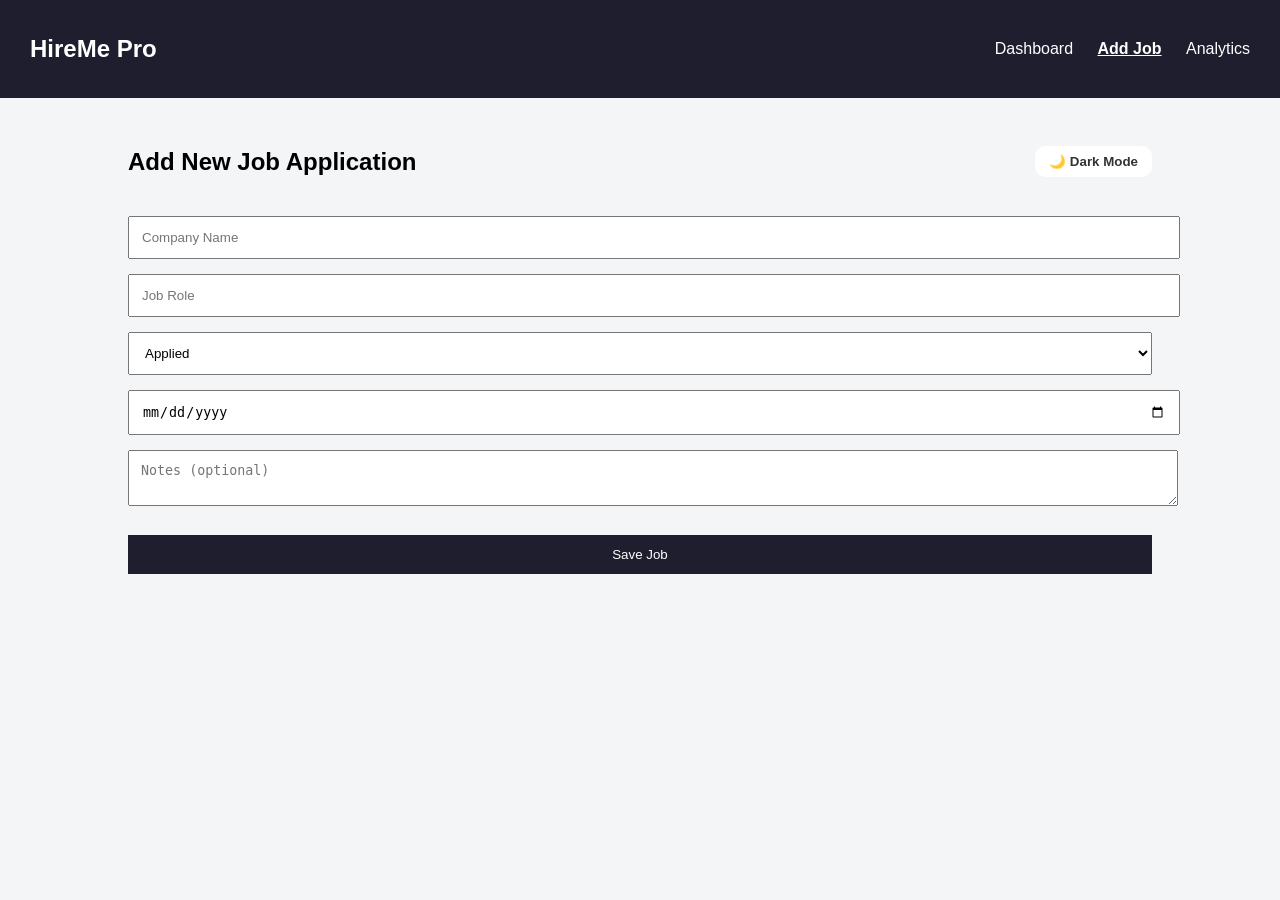
==== add-job.html @ 26f4c596 "Add files via upload" ====
<!DOCTYPE html>
<html lang="en">

<head>
    <meta charset="UTF-8">
    <meta name="viewport" content="width=device-width, initial-scale=1.0">
    <title>Add Job – HireMe Pro</title>
    <link rel="stylesheet" href="style.css">
    <link rel="icon" type="image/png" href="images/favicon.png">
</head>

<body class="light">

    <nav class="navbar">
        <h1>HireMe Pro</h1>
        <div class="nav-links">
            <a href="index.html">Dashboard</a>
            <a href="add-job.html" class="active">Add Job</a>
            <a href="analytics.html">Analytics</a>
        </div>
    </nav>

    <div class="container">
        <div class="top-bar">
            <h2>Add New Job Application</h2>
            <button id="theme-btn">🌙 Dark Mode</button>
        </div>

        <form id="jobForm">
            <input type="text" id="company" placeholder="Company Name" required>
            <input type="text" id="role" placeholder="Job Role" required>

            <select id="status">
                <option>Applied</option>
                <option>Interview Scheduled</option>
                <option>In Progress</option>
                <option>Selected</option>
                <option>Rejected</option>
            </select>

            <input type="date" id="date" required>
            <textarea id="notes" placeholder="Notes (optional)"></textarea>
            <button type="submit" class="btn">Save Job</button>
        </form>

    </div>

    <script src="app.js"></script>
</body>

</html>
---- style.css ----
body {
    margin: 0;
    font-family: Arial, sans-serif;
    background: #f4f5f7;
}

#theme-btn {
    border: none;
    padding: 8px 14px;
    border-radius: 10px;
    cursor: pointer;
    font-weight: 600;
    background: #fff;
    color: #333;
    transition: all 0.3s;
}

form input,
form select,
form textarea {
    width: 100%;
    padding: 12px;
    margin-bottom: 15px;
}

/* LIGHT MODE */
body.light {
    background: #f4f5f7;
    color: #000;
}

/* DARK MODE */
body.dark {
    background: #121212;
    color: #fff;
}

body.dark table {
    background: #1e1e1e;
    color: #fff;
}

body.dark th,
body.dark td {
    border-bottom: 1px solid #444;
}

body.dark input,
body.dark textarea,
body.dark select {
    background: #1e1e1e;
    color: #fff;
    border: 1px solid #555;
}

body.dark .navbar {
    background: #0d1117;
}

body.dark .search-box {
    background: #1e1e1e;
    color: white;
    border: 1px solid #444;
}

body.dark #theme-btn {
    background: #2c3944;
    color: #fff;
}

#theme-btn:hover {
    transform: scale(1.05);
}

.top-bar {
    display: flex;
    justify-content: space-between;
    align-items: center;
    margin-bottom: 20px;
}

.navbar {
    background: #1e1e2e;
    color: #fff;
    padding: 15px 30px;
    display: flex;
    justify-content: space-between;
    align-items: center;
}

.nav-links a {
    color: white;
    margin-left: 20px;
    text-decoration: none;
}

.nav-links a.active {
    font-weight: bold;
    text-decoration: underline;
}

.container {
    width: 80%;
    margin: auto;
    margin-top: 30px;
}

h2 {
    margin-bottom: 20px;
}

/* .search-box {
    width: 100%;
    padding: 10px;
    margin-bottom: 20px;
} */

.search-box {
    width: 98%;
    padding: 10px;
    margin-bottom: 20px;
    margin-left: 1%;
}


table {
    width: 100%;
    border-collapse: collapse;
    background: #fff;
}

table th,
table td {
    padding: 12px;
    border-bottom: 1px solid #ccc;
}

.status {
    padding: 5px 10px;
    border-radius: 6px;
    color: white;
}

.btn {
    background: #1e1e2e;
    padding: 12px;
    border: none;
    color: white;
    margin-top: 10px;
    cursor: pointer;
    width: 100%;
}       

.chart-box{
    width: 400px;
    height: 400px;
    margin: auto;
}
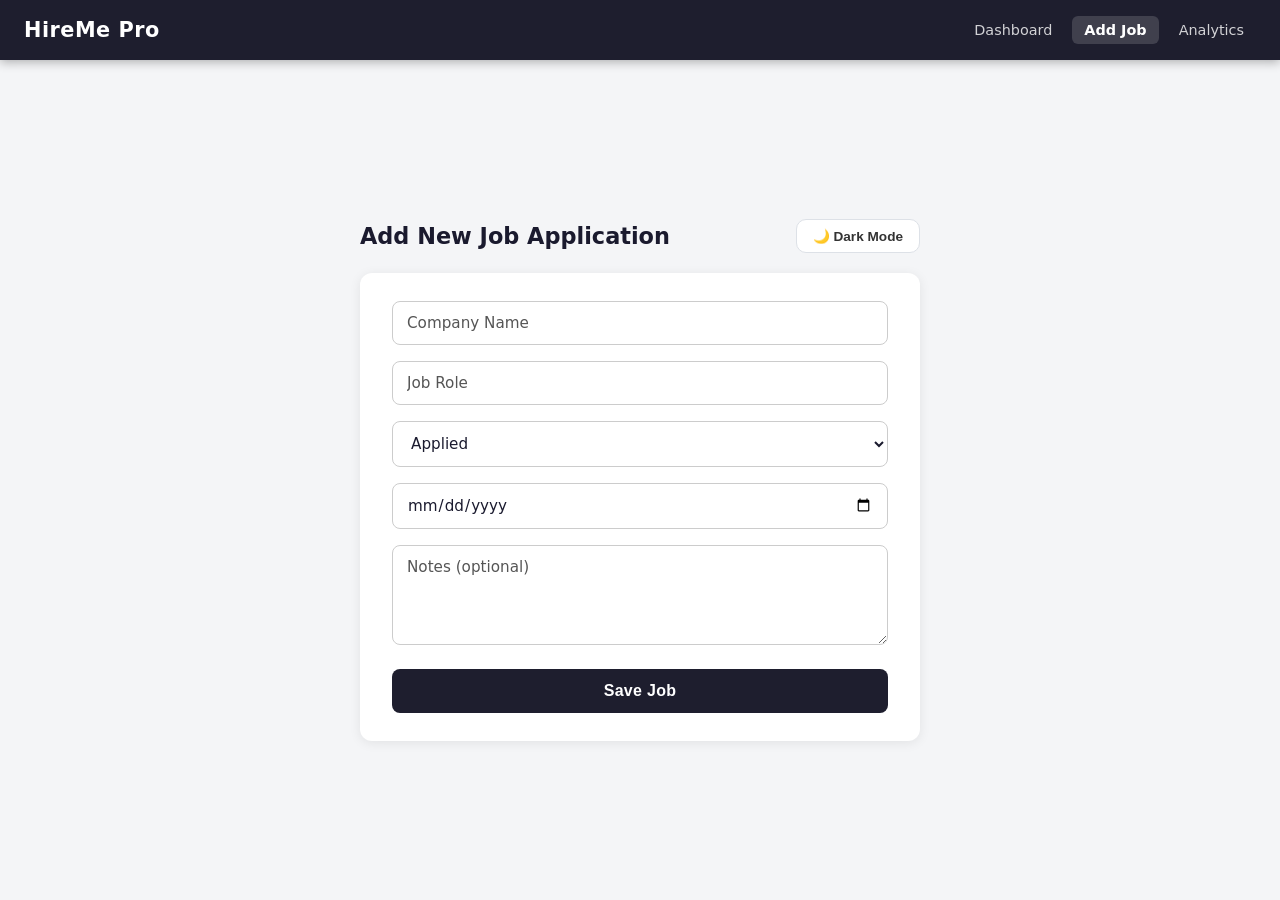
==== commit 4007e834: "Add files via upload updated file" ====
--- a/add-job.html
+++ b/add-job.html
@@ -1,3 +1,5 @@
+
+
 <!DOCTYPE html>
 <html lang="en">
 
@@ -20,10 +22,12 @@
         </div>
     </nav>
 
-    <div class="container">
-        <div class="top-bar">
+    <div class="add-job-wrapper">
+
+        <div class="add-job-header">
             <h2>Add New Job Application</h2>
-            <button id="theme-btn">🌙 Dark Mode</button>
+            <!-- <button class="toggle-btn">🌟 Light Mode</button> -->
+             <button id="theme-btn">🌙 Dark Mode</button>
         </div>
 
         <form id="jobForm">
--- a/style.css
+++ b/style.css
@@ -1,158 +1,458 @@
+
+
+/* CSS VARIABLES & RESET */
+*, *::before, *::after {
+    box-sizing: border-box;
+    margin: 0;
+    padding: 0;
+}
+
+:root {
+    --bg: #f4f5f7;
+    --surface: #ffffff;
+    --text: #1a1a2e;
+    --text-muted: #555;
+    --border: #dde1e7;
+    --navbar-bg: #1e1e2e;
+    --accent: #007bff;
+    --btn-bg: #1e1e2e;
+    --input-bg: #fff;
+    --input-border: #ccc;
+    --search-bg: #fff;
+    --theme-btn-bg: #fff;
+    --theme-btn-color: #333;
+    --shadow: 0 2px 12px rgba(0,0,0,0.08);
+}
+
+body.dark {
+    --bg: #121212;
+    --surface: #1e1e1e;
+    --text: #f0f0f0;
+    --text-muted: #aaa;
+    --border: #444;
+    --navbar-bg: #0d1117;
+    --input-bg: #2a2a2a;
+    --input-border: #555;
+    --search-bg: #1e1e1e;
+    --theme-btn-bg: #2c3944;
+    --theme-btn-color: #fff;
+    --shadow: 0 2px 12px rgba(0,0,0,0.4);
+}
+
+/* BASE */
+html, body {
+    height: 100%;
+}
+
 body {
-    margin: 0;
-    font-family: Arial, sans-serif;
-    background: #f4f5f7;
-}
-
-#theme-btn {
-    border: none;
-    padding: 8px 14px;
-    border-radius: 10px;
-    cursor: pointer;
+    font-family: 'Segoe UI', system-ui, -apple-system, sans-serif;
+    background: var(--bg);
+    color: var(--text);
+    transition: background 0.3s, color 0.3s;
+    min-height: 100vh;
+}
+
+/* NAVBAR */
+.navbar {
+    background: var(--navbar-bg);
+    color: #fff;
+    padding: 0 24px;
+    display: flex;
+    justify-content: space-between;
+    align-items: center;
+    height: 60px;
+    position: sticky;
+    top: 0;
+    z-index: 100;
+    box-shadow: 0 2px 10px rgba(0,0,0,0.3);
+}
+
+.navbar h1 {
+    font-size: 1.3rem;
+    font-weight: 700;
+    letter-spacing: 0.5px;
+    white-space: nowrap;
+}
+
+.nav-links {
+    display: flex;
+    gap: 8px;
+    align-items: center;
+}
+
+.nav-links a {
+    color: rgba(255,255,255,0.8);
+    text-decoration: none;
+    font-size: 0.9rem;
+    padding: 6px 12px;
+    border-radius: 6px;
+    transition: background 0.2s, color 0.2s;
+    white-space: nowrap;
+}
+
+.nav-links a:hover {
+    background: rgba(255,255,255,0.1);
+    color: #fff;
+}
+
+.nav-links a.active {
+    background: rgba(255,255,255,0.15);
+    color: #fff;
     font-weight: 600;
-    background: #fff;
-    color: #333;
-    transition: all 0.3s;
-}
-
-form input,
-form select,
-form textarea {
-    width: 100%;
-    padding: 12px;
-    margin-bottom: 15px;
-}
-
-/* LIGHT MODE */
-body.light {
-    background: #f4f5f7;
-    color: #000;
-}
-
-/* DARK MODE */
-body.dark {
-    background: #121212;
-    color: #fff;
-}
-
-body.dark table {
-    background: #1e1e1e;
-    color: #fff;
-}
-
-body.dark th,
-body.dark td {
-    border-bottom: 1px solid #444;
-}
-
-body.dark input,
-body.dark textarea,
-body.dark select {
-    background: #1e1e1e;
-    color: #fff;
-    border: 1px solid #555;
-}
-
-body.dark .navbar {
-    background: #0d1117;
-}
-
-body.dark .search-box {
-    background: #1e1e1e;
-    color: white;
-    border: 1px solid #444;
-}
-
-body.dark #theme-btn {
-    background: #2c3944;
-    color: #fff;
-}
-
-#theme-btn:hover {
-    transform: scale(1.05);
-}
-
+}
+
+/* CONTAINER (Dashboard) */
+.container {
+    width: 90%;
+    max-width: 1100px;
+    margin: 32px auto;
+    padding: 0 8px;
+}
+
+/* TOP BAR */
 .top-bar {
     display: flex;
     justify-content: space-between;
     align-items: center;
+    margin-bottom: 24px;
+    flex-wrap: wrap;
+    gap: 12px;
+}
+
+.top-bar h2 {
+    font-size: 1.5rem;
+    font-weight: 700;
+    margin: 0;
+}
+
+/* THEME BUTTON */
+#theme-btn {
+    border: 1.5px solid var(--border);
+    padding: 8px 16px;
+    border-radius: 10px;
+    cursor: pointer;
+    font-weight: 600;
+    font-size: 0.85rem;
+    background: var(--theme-btn-bg);
+    color: var(--theme-btn-color);
+    transition: all 0.3s;
+    white-space: nowrap;
+}
+
+#theme-btn:hover {
+    transform: scale(1.05);
+    box-shadow: 0 2px 8px rgba(0,0,0,0.15);
+}
+
+/* SEARCH BOX */
+.search-box {
+    width: 100%;
+    padding: 11px 16px;
     margin-bottom: 20px;
-}
-
-.navbar {
-    background: #1e1e2e;
-    color: #fff;
-    padding: 15px 30px;
+    border: 1.5px solid var(--input-border);
+    border-radius: 8px;
+    background: var(--search-bg);
+    color: var(--text);
+    font-size: 0.95rem;
+    transition: border 0.2s, box-shadow 0.2s;
+    outline: none;
+}
+
+.search-box:focus {
+    border-color: var(--accent);
+    box-shadow: 0 0 0 3px rgba(0,123,255,0.1);
+}
+
+.search-box::placeholder {
+    color: var(--text-muted);
+}
+
+/* TABLE */
+.table-wrapper {
+    width: 100%;
+    overflow-x: auto;
+    -webkit-overflow-scrolling: touch;
+    border-radius: 10px;
+    box-shadow: var(--shadow);
+}
+
+table {
+    width: 100%;
+    border-collapse: collapse;
+    background: var(--surface);
+    color: var(--text);
+}
+
+table th {
+    padding: 13px 16px;
+    text-align: left;
+    font-size: 0.85rem;
+    font-weight: 700;
+    text-transform: uppercase;
+    letter-spacing: 0.5px;
+    color: var(--text-muted);
+    border-bottom: 2px solid var(--border);
+    background: var(--surface);
+}
+
+table td {
+    padding: 13px 16px;
+    border-bottom: 1px solid var(--border);
+    font-size: 0.93rem;
+    vertical-align: middle;
+    color: var(--text);
+}
+
+table tbody tr:last-child td {
+    border-bottom: none;
+}
+
+table tbody tr:hover {
+    background: rgba(0,123,255,0.04);
+    transition: background 0.15s;
+}
+
+/* STATUS BADGE */
+.status {
+    display: inline-block;
+    padding: 4px 12px;
+    border-radius: 20px;
+    color: white;
+    font-size: 0.8rem;
+    font-weight: 600;
+    letter-spacing: 0.3px;
+    white-space: nowrap;
+}
+
+/* DELETE BUTTON */
+table td button {
+    padding: 5px 14px;
+    background: transparent;
+    border: 1.5px solid #f44336;
+    color: #f44336;
+    border-radius: 6px;
+    cursor: pointer;
+    font-size: 0.82rem;
+    font-weight: 600;
+    transition: all 0.2s;
+    white-space: nowrap;
+}
+
+table td button:hover {
+    background: #f44336;
+    color: white;
+}
+
+/* ADD JOB PAGE */
+.add-job-wrapper {
     display: flex;
+    flex-direction: column;
+    align-items: center;
+    justify-content: center;
+    height: calc(100vh - 60px);
+    padding: 32px 16px;
+    box-sizing: border-box;
+}
+
+.add-job-header {
+    display: flex;
+    align-items: center;
     justify-content: space-between;
-    align-items: center;
-}
-
-.nav-links a {
-    color: white;
-    margin-left: 20px;
-    text-decoration: none;
-}
-
-.nav-links a.active {
-    font-weight: bold;
-    text-decoration: underline;
-}
-
-.container {
-    width: 80%;
-    margin: auto;
-    margin-top: 30px;
-}
-
-h2 {
+    width: 100%;
+    max-width: 560px;
     margin-bottom: 20px;
 }
 
-/* .search-box {
-    width: 100%;
-    padding: 10px;
-    margin-bottom: 20px;
-} */
-
-.search-box {
-    width: 98%;
-    padding: 10px;
-    margin-bottom: 20px;
-    margin-left: 1%;
-}
-
-
-table {
-    width: 100%;
-    border-collapse: collapse;
-    background: #fff;
-}
-
-table th,
-table td {
-    padding: 12px;
-    border-bottom: 1px solid #ccc;
-}
-
-.status {
-    padding: 5px 10px;
-    border-radius: 6px;
-    color: white;
+.add-job-header h2 {
+    font-size: 1.4rem;
+    font-weight: 700;
+}
+
+form#jobForm {
+    background: var(--surface);
+    padding: 28px 32px;
+    border-radius: 12px;
+    box-shadow: var(--shadow);
+    width: 100%;
+    max-width: 560px;
+}
+
+form input,
+form select,
+form textarea {
+    width: 100%;
+    padding: 12px 14px;
+    margin-bottom: 16px;
+    border: 1.5px solid var(--input-border);
+    border-radius: 8px;
+    background: var(--input-bg);
+    color: var(--text);
+    font-size: 0.95rem;
+    font-family: inherit;
+    transition: border 0.2s, box-shadow 0.2s;
+    outline: none;
+}
+
+form input:focus,
+form select:focus,
+form textarea:focus {
+    border-color: var(--accent);
+    box-shadow: 0 0 0 3px rgba(0,123,255,0.1);
+}
+
+form input::placeholder,
+form textarea::placeholder {
+    color: var(--text-muted);
+}
+
+form textarea {
+    min-height: 100px;
+    resize: vertical;
 }
 
 .btn {
-    background: #1e1e2e;
-    padding: 12px;
+    background: var(--btn-bg);
+    padding: 13px;
     border: none;
     color: white;
-    margin-top: 10px;
+    margin-top: 4px;
     cursor: pointer;
     width: 100%;
-}       
-
-.chart-box{
-    width: 400px;
-    height: 400px;
-    margin: auto;
-}
+    font-size: 1rem;
+    font-weight: 600;
+    border-radius: 8px;
+    transition: opacity 0.2s, transform 0.15s;
+    letter-spacing: 0.3px;
+}
+
+.btn:hover {
+    opacity: 0.85;
+    transform: translateY(-1px);
+}
+
+/* ANALYTICS */
+.chart-box {
+    width: 100%;
+    max-width: 420px;
+    height: auto;
+    margin: 0 auto;
+    background: var(--surface);
+    padding: 24px;
+    border-radius: 12px;
+    box-shadow: var(--shadow);
+}
+
+/* MOBILE RESPONSIVE */
+@media (max-width: 600px) {
+
+    /* Navbar */
+    .navbar {
+        padding: 10px 12px;
+        height: auto;
+        flex-wrap: wrap;
+        gap: 6px;
+    }
+
+    .navbar h1 {
+        font-size: 1rem;
+    }
+
+    .nav-links a {
+        font-size: 0.75rem;
+        padding: 4px 8px;
+    }
+
+    /* Dashboard container */
+    .container {
+        width: 100%;
+        padding: 0 10px;
+        margin: 16px auto;
+    }
+
+    .top-bar {
+        flex-direction: row;
+        align-items: center;
+        flex-wrap: wrap;
+        gap: 8px;
+        margin-bottom: 14px;
+    }
+
+    .top-bar h2 {
+        font-size: 1.1rem;
+    }
+
+    #theme-btn {
+        font-size: 0.75rem;
+        padding: 6px 12px;
+    }
+
+    .search-box {
+        font-size: 0.85rem;
+        padding: 9px 12px;
+        margin-bottom: 14px;
+    }
+
+    /* Table — shrink to fit, no overflow */
+    .table-wrapper {
+        border-radius: 8px;
+        overflow-x: auto;
+    }
+
+    table {
+        font-size: 0.75rem;
+        min-width: unset;
+        width: 100%;
+    }
+
+    table th {
+        padding: 8px 6px;
+        font-size: 0.68rem;
+        letter-spacing: 0;
+    }
+
+    table td {
+        padding: 8px 6px;
+        font-size: 0.75rem;
+    }
+
+    .status {
+        font-size: 0.65rem;
+        padding: 3px 7px;
+    }
+
+    table td button {
+        padding: 4px 8px;
+        font-size: 0.7rem;
+    }
+
+    /* Add Job page */
+    .add-job-wrapper {
+        height: auto;
+        min-height: calc(100vh - 60px);
+        padding: 20px 12px;
+        justify-content: flex-start;
+        padding-top: 32px;
+    }
+
+    .add-job-header {
+        flex-direction: row;
+        align-items: center;
+        gap: 10px;
+        margin-bottom: 16px;
+    }
+
+    .add-job-header h2 {
+        font-size: 1.1rem;
+    }
+
+    form#jobForm {
+        padding: 20px 16px;
+    }
+
+    form input,
+    form select,
+    form textarea {
+        font-size: 0.88rem;
+        padding: 10px 12px;
+    }
+}
